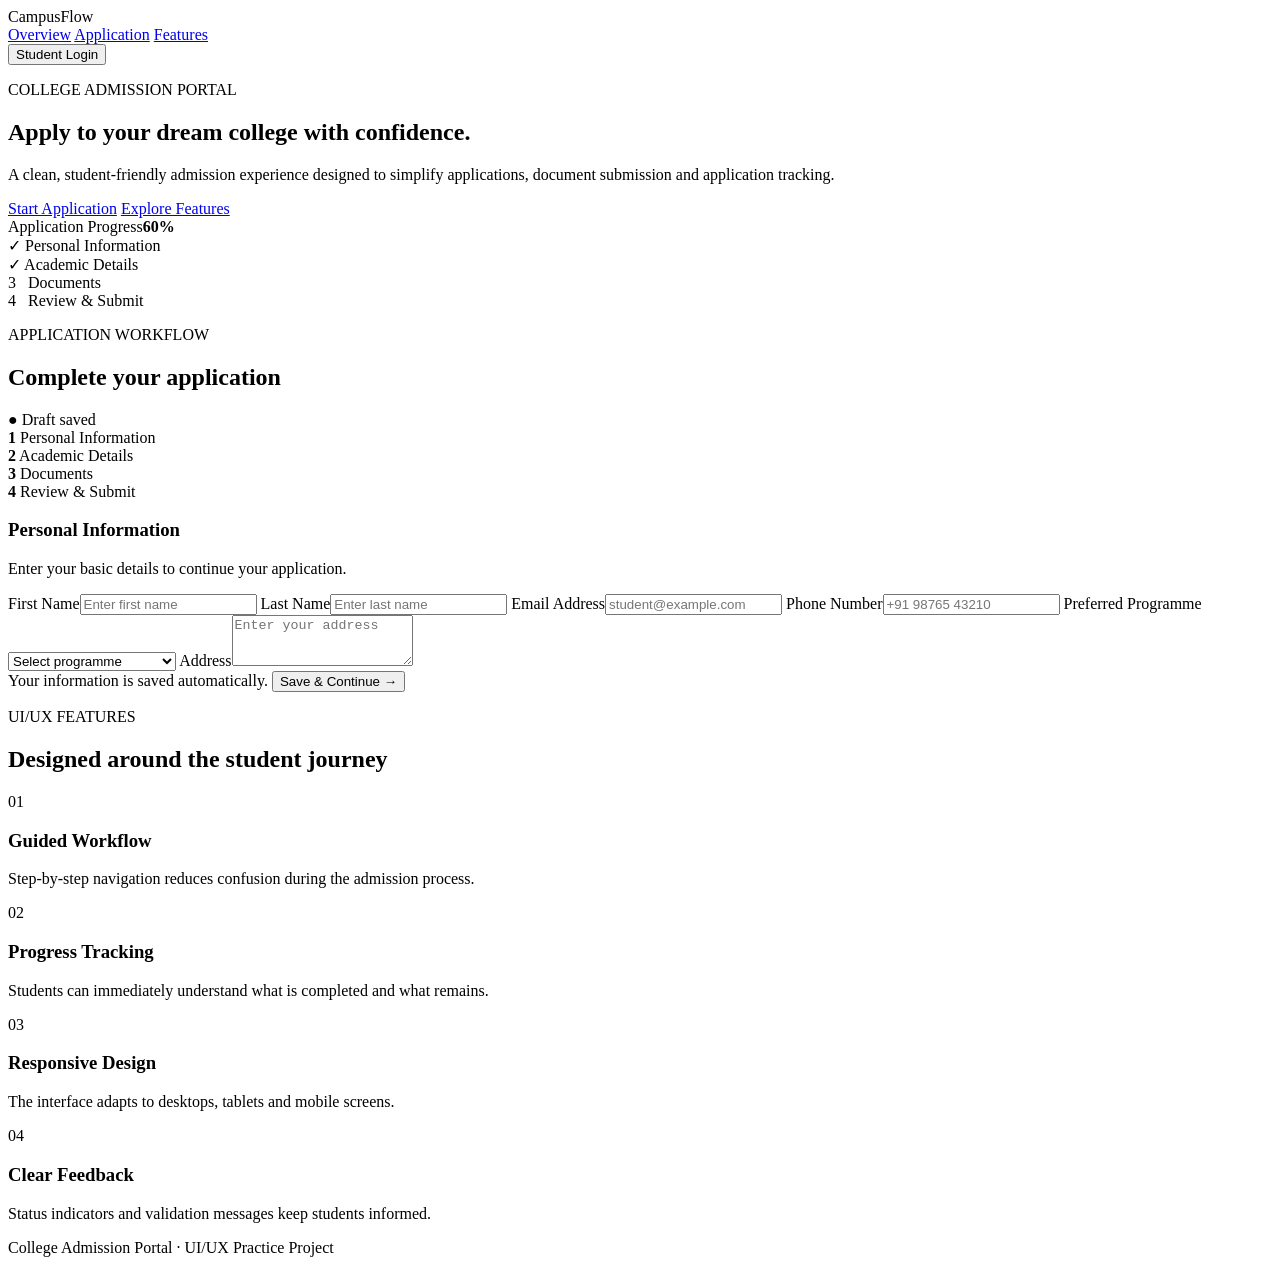
==== ui-ux-college-admission/index.html @ db518296 "Add college admission UI/UX project" ====
<!DOCTYPE html>
<html lang="en">
<head>
  <meta charset="UTF-8">
  <meta name="viewport" content="width=device-width, initial-scale=1.0">
  <title>College Admission Portal | UI/UX Project</title>
  <link rel="stylesheet" href="style.css">
</head>
<body>
  <header class="topbar">
    <div class="brand">Campus<span>Flow</span></div>
    <nav>
      <a href="#overview">Overview</a>
      <a href="#application">Application</a>
      <a href="#features">Features</a>
    </nav>
    <button class="login-btn">Student Login</button>
  </header>

  <main>
    <section class="hero" id="overview">
      <div>
        <p class="eyebrow">COLLEGE ADMISSION PORTAL</p>
        <h1>Apply to your dream college with confidence.</h1>
        <p class="hero-text">A clean, student-friendly admission experience designed to simplify applications, document submission and application tracking.</p>
        <div class="hero-actions">
          <a class="primary-btn" href="#application">Start Application</a>
          <a class="secondary-btn" href="#features">Explore Features</a>
        </div>
      </div>
      <div class="hero-card">
        <div class="card-head">
          <span>Application Progress</span><strong>60%</strong>
        </div>
        <div class="progress"><span></span></div>
        <div class="step done">✓ Personal Information</div>
        <div class="step done">✓ Academic Details</div>
        <div class="step active">3&nbsp;&nbsp; Documents</div>
        <div class="step">4&nbsp;&nbsp; Review & Submit</div>
      </div>
    </section>

    <section class="section" id="application">
      <div class="section-title">
        <div>
          <p class="eyebrow">APPLICATION WORKFLOW</p>
          <h2>Complete your application</h2>
        </div>
        <span class="status">● Draft saved</span>
      </div>

      <div class="form-layout">
        <aside class="sidebar">
          <div class="side-item active"><b>1</b> Personal Information</div>
          <div class="side-item"><b>2</b> Academic Details</div>
          <div class="side-item"><b>3</b> Documents</div>
          <div class="side-item"><b>4</b> Review & Submit</div>
        </aside>

        <div class="form-card">
          <h3>Personal Information</h3>
          <p class="muted">Enter your basic details to continue your application.</p>
          <form id="admissionForm">
            <div class="grid">
              <label>First Name<input required type="text" placeholder="Enter first name"></label>
              <label>Last Name<input required type="text" placeholder="Enter last name"></label>
              <label>Email Address<input required type="email" placeholder="student@example.com"></label>
              <label>Phone Number<input required type="tel" placeholder="+91 98765 43210"></label>
              <label class="full">Preferred Programme
                <select required>
                  <option value="">Select programme</option>
                  <option>B.Sc. Computer Science</option>
                  <option>BCA</option>
                  <option>B.Com</option>
                  <option>BBA</option>
                </select>
              </label>
              <label class="full">Address<textarea rows="3" placeholder="Enter your address"></textarea></label>
            </div>
            <div class="form-footer">
              <span class="muted">Your information is saved automatically.</span>
              <button class="primary-btn" type="submit">Save & Continue →</button>
            </div>
          </form>
        </div>
      </div>
    </section>

    <section class="section features" id="features">
      <p class="eyebrow">UI/UX FEATURES</p>
      <h2>Designed around the student journey</h2>
      <div class="feature-grid">
        <article><div class="icon">01</div><h3>Guided Workflow</h3><p>Step-by-step navigation reduces confusion during the admission process.</p></article>
        <article><div class="icon">02</div><h3>Progress Tracking</h3><p>Students can immediately understand what is completed and what remains.</p></article>
        <article><div class="icon">03</div><h3>Responsive Design</h3><p>The interface adapts to desktops, tablets and mobile screens.</p></article>
        <article><div class="icon">04</div><h3>Clear Feedback</h3><p>Status indicators and validation messages keep students informed.</p></article>
      </div>
    </section>
  </main>

  <footer>College Admission Portal · UI/UX Practice Project</footer>
  <script src="script.js"></script>
</body>
</html>
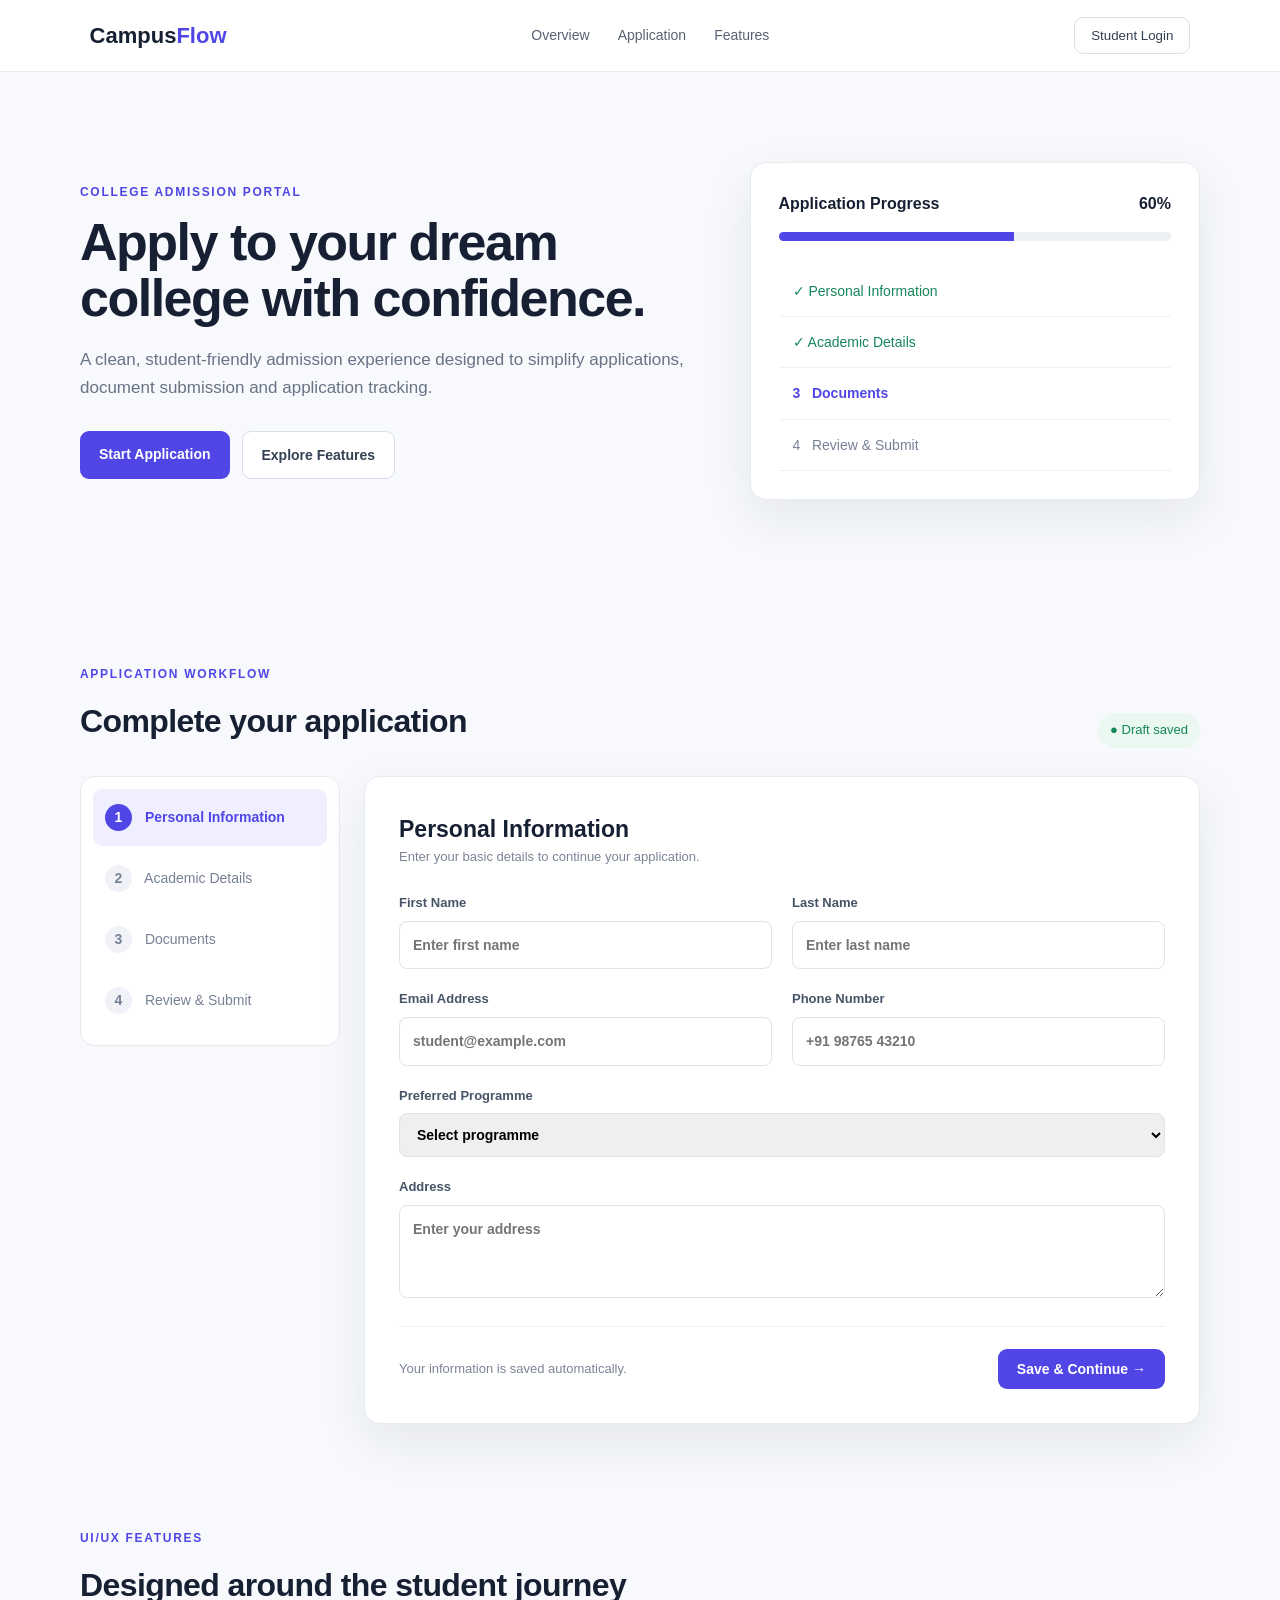
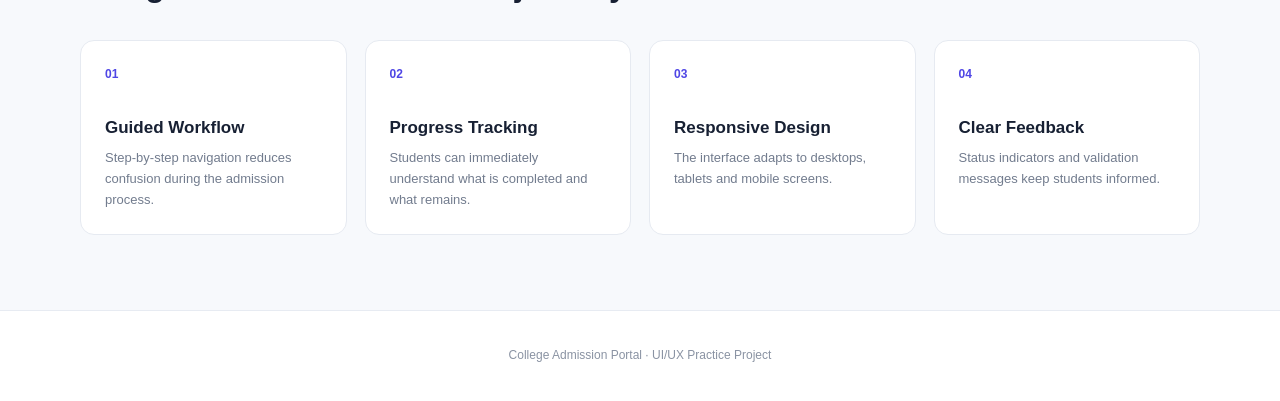
==== commit ffe7e47f: "Improve admission form for WebMCP" ====
--- a/ui-ux-college-admission/index.html
+++ b/ui-ux-college-admission/index.html
@@ -46,7 +46,7 @@
           <p class="eyebrow">APPLICATION WORKFLOW</p>
           <h2>Complete your application</h2>
         </div>
-        <span class="status">● Draft saved</span>
+        <span class="status" id="applicationStatus">● Draft saved</span>
       </div>
 
       <div class="form-layout">
@@ -62,12 +62,20 @@
           <p class="muted">Enter your basic details to continue your application.</p>
           <form id="admissionForm">
             <div class="grid">
-              <label>First Name<input required type="text" placeholder="Enter first name"></label>
-              <label>Last Name<input required type="text" placeholder="Enter last name"></label>
-              <label>Email Address<input required type="email" placeholder="student@example.com"></label>
-              <label>Phone Number<input required type="tel" placeholder="+91 98765 43210"></label>
+              <label>First Name
+                <input name="firstName" required type="text" placeholder="Enter first name">
+              </label>
+              <label>Last Name
+                <input name="lastName" required type="text" placeholder="Enter last name">
+              </label>
+              <label>Email Address
+                <input name="email" required type="email" placeholder="student@example.com">
+              </label>
+              <label>Phone Number
+                <input name="phone" required type="tel" placeholder="+91 98765 43210">
+              </label>
               <label class="full">Preferred Programme
-                <select required>
+                <select name="programme" required>
                   <option value="">Select programme</option>
                   <option>B.Sc. Computer Science</option>
                   <option>BCA</option>
@@ -75,7 +83,9 @@
                   <option>BBA</option>
                 </select>
               </label>
-              <label class="full">Address<textarea rows="3" placeholder="Enter your address"></textarea></label>
+              <label class="full">Address
+                <textarea name="address" rows="3" placeholder="Enter your address"></textarea>
+              </label>
             </div>
             <div class="form-footer">
               <span class="muted">Your information is saved automatically.</span>
--- a/ui-ux-college-admission/style.css
+++ b/ui-ux-college-admission/style.css
@@ -0,0 +1 @@
+*{box-sizing:border-box;margin:0;padding:0}body{font-family:Inter,Segoe UI,Arial,sans-serif;background:#f7f9fc;color:#172033;line-height:1.6}.topbar{height:72px;background:#fff;border-bottom:1px solid #e7ebf2;display:flex;align-items:center;justify-content:space-between;padding:0 7%;position:sticky;top:0;z-index:10}.brand{font-size:22px;font-weight:800}.brand span{color:#4f46e5}.topbar nav{display:flex;gap:28px}.topbar nav a{text-decoration:none;color:#596274;font-size:14px}.login-btn{border:1px solid #d9deea;background:#fff;border-radius:9px;padding:10px 16px;color:#344054}.hero{display:grid;grid-template-columns:1.15fr .85fr;gap:60px;align-items:center;max-width:1180px;margin:auto;padding:90px 30px}.eyebrow{font-size:12px;letter-spacing:1.7px;font-weight:800;color:#4f46e5;margin-bottom:12px}.hero h1{font-size:52px;line-height:1.08;max-width:650px;letter-spacing:-1.5px}.hero-text{color:#687386;max-width:610px;margin:20px 0 30px;font-size:17px}.hero-actions{display:flex;gap:12px}.primary-btn,.secondary-btn{display:inline-block;border-radius:9px;padding:12px 19px;text-decoration:none;font-weight:700;font-size:14px;cursor:pointer}.primary-btn{background:#4f46e5;color:#fff;border:0}.secondary-btn{background:#fff;color:#344054;border:1px solid #d9deea}.hero-card,.form-card{background:#fff;border:1px solid #e6eaf1;border-radius:16px;box-shadow:0 18px 50px rgba(31,41,55,.08)}.hero-card{padding:28px}.card-head{display:flex;justify-content:space-between;margin-bottom:15px;font-weight:700}.progress{height:9px;background:#edf0f5;border-radius:99px;margin-bottom:25px;overflow:hidden}.progress span{display:block;width:60%;height:100%;background:#4f46e5}.step{padding:14px;border-bottom:1px solid #eef1f5;color:#778195;font-size:14px}.step.done{color:#16865b}.step.active{color:#4f46e5;font-weight:700}.section{max-width:1180px;margin:auto;padding:75px 30px}.section-title{display:flex;justify-content:space-between;align-items:end;margin-bottom:28px}.section h2{font-size:32px;letter-spacing:-.6px}.status{font-size:13px;color:#16865b;background:#eaf8f1;padding:7px 12px;border-radius:20px}.form-layout{display:grid;grid-template-columns:260px 1fr;gap:24px}.sidebar{background:#fff;border:1px solid #e6eaf1;border-radius:14px;padding:12px;height:max-content}.side-item{padding:15px 12px;color:#778195;font-size:14px;border-radius:9px;margin-bottom:4px}.side-item b{display:inline-grid;place-items:center;width:27px;height:27px;border-radius:50%;background:#f0f2f7;margin-right:9px}.side-item.active{background:#f0efff;color:#4f46e5;font-weight:700}.side-item.active b{background:#4f46e5;color:#fff}.form-card{padding:34px}.form-card h3{font-size:23px}.muted{color:#7b8495;font-size:13px}.grid{display:grid;grid-template-columns:1fr 1fr;gap:20px;margin-top:25px}.grid label{font-size:13px;font-weight:700;color:#475467}.grid .full{grid-column:1/-1}input,select,textarea{display:block;width:100%;margin-top:7px;border:1px solid #dfe4ec;border-radius:8px;padding:12px 13px;font:inherit;font-size:14px;outline:none}input:focus,select:focus,textarea:focus{border-color:#4f46e5;box-shadow:0 0 0 3px rgba(79,70,229,.1)}textarea{resize:vertical}.form-footer{display:flex;justify-content:space-between;align-items:center;border-top:1px solid #edf0f4;margin-top:28px;padding-top:22px}.features{padding-top:30px}.feature-grid{display:grid;grid-template-columns:repeat(4,1fr);gap:18px;margin-top:28px}.feature-grid article{background:#fff;border:1px solid #e6eaf1;border-radius:14px;padding:24px}.icon{font-size:12px;font-weight:800;color:#4f46e5;margin-bottom:30px}.feature-grid h3{font-size:17px;margin-bottom:7px}.feature-grid p{font-size:13px;color:#727c8e}footer{text-align:center;padding:35px;color:#8a93a3;font-size:12px;border-top:1px solid #e7ebf2;background:#fff}@media(max-width:850px){.topbar{padding:0 20px}.topbar nav{display:none}.hero{grid-template-columns:1fr;padding:60px 20px}.hero h1{font-size:40px}.section{padding:55px 20px}.form-layout{grid-template-columns:1fr}.feature-grid{grid-template-columns:1fr 1fr}.grid{grid-template-columns:1fr}.grid .full{grid-column:auto}.form-footer{flex-direction:column;gap:15px;align-items:flex-start}}@media(max-width:520px){.feature-grid{grid-template-columns:1fr}.hero-actions{flex-direction:column}.primary-btn,.secondary-btn{text-align:center}}
